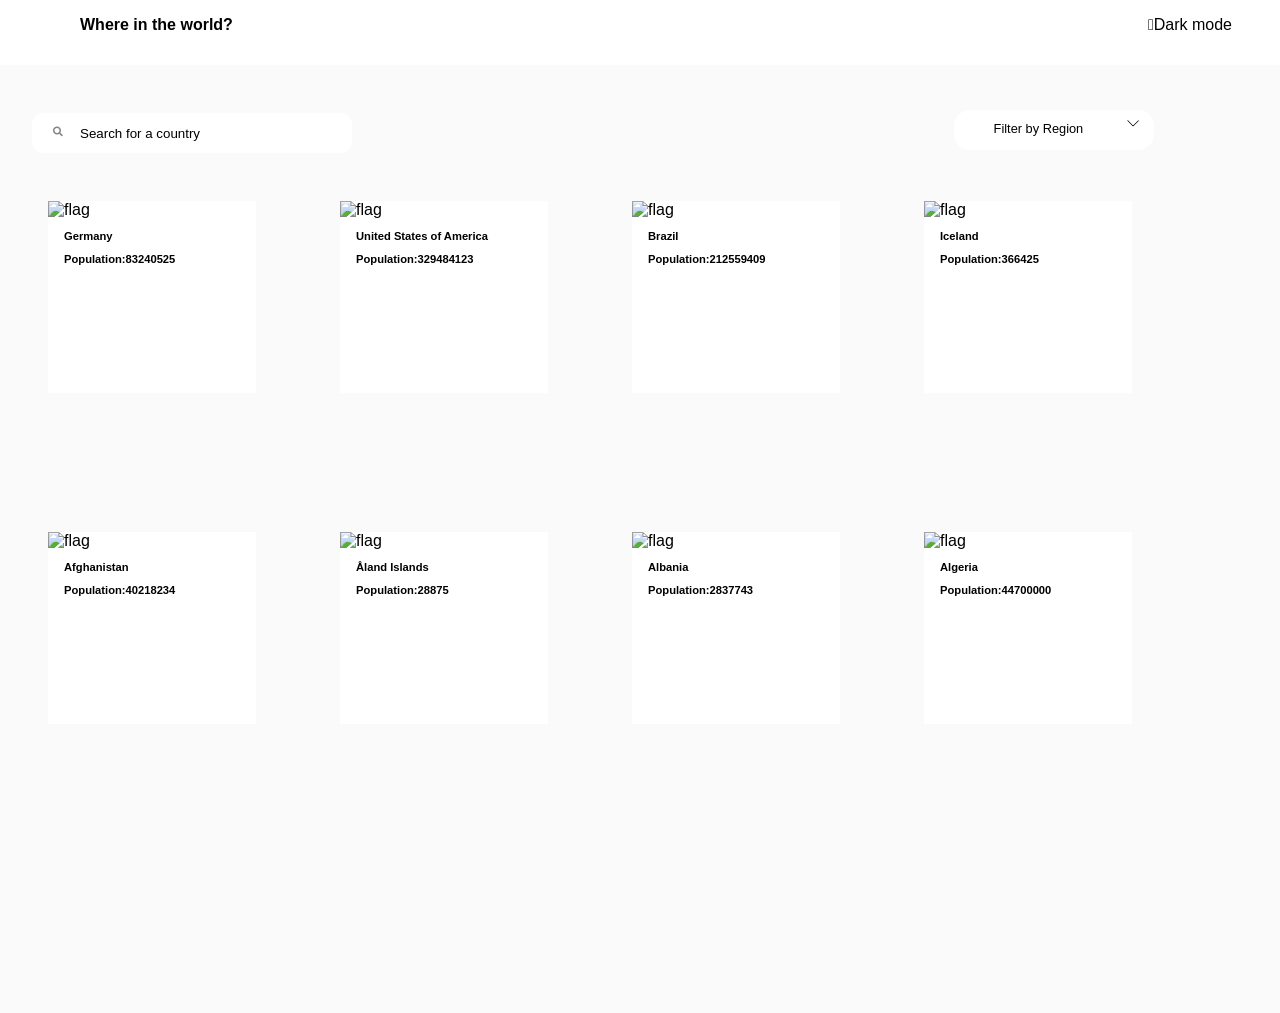
==== index.html @ 734f865b "first commit" ====
<!DOCTYPE html>
<html lang="en">
<head>
    <meta charset="UTF-8">
    <meta http-equiv="X-UA-Compatible" content="IE=edge">
    <meta name="viewport" content="width=device-width, initial-scale=1.0">
    <title>REST COUNTRIES API</title>
    <link rel="stylesheet" href="https://fonts.google.com/specimen/Nunito+Sans">
    <link rel="stylesheet" href="https://cdnjs.cloudflare.com/ajax/libs/font-awesome/5.14.0/css/all.css">
    <link rel="stylesheet" href="styles.css">
</head>
<body>
    <div class="app">
<nav class="nav ">
    <p class="nav__title">Where in the world?</p>
    <p class="nav__mode"><i class="fa-regular fa-moon"></i>Dark mode</p>
</nav>
    <main class="hero">
        
<div class="hero__input">
    <i class="fa fa-search" aria-hidden="true"></i>
    <input type="search" class="hero__input__search " value="Search for a country">

<ul class="hero__input__dropdown">
   <p class="hero__input__dropdown__text"> Filter by Region</p>
     <svg fill="#000000" version="1.1" id="Layer_1" xmlns="http://www.w3.org/2000/svg" xmlns:xlink="http://www.w3.org/1999/xlink" 
    width="18" height="18" viewBox="0 0 100 100" enable-background="new 0 0 100 100" xml:space="preserve">
<g>
   <path d="M78.466,35.559L50.15,63.633L22.078,35.317c-0.777-0.785-2.044-0.789-2.828-0.012s-0.789,2.044-0.012,2.827L48.432,67.58
       c0.365,0.368,0.835,0.563,1.312,0.589c0.139,0.008,0.278-0.001,0.415-0.021c0.054,0.008,0.106,0.021,0.16,0.022
       c0.544,0.029,1.099-0.162,1.515-0.576l29.447-29.196c0.785-0.777,0.79-2.043,0.012-2.828S79.249,34.781,78.466,35.559z"/>
</g>
</svg>
<div class="hero__input__dropdown__menu">
<li class="hero__input__dropdown__menu__item">Africa</li>
<li class="hero__input__dropdown__menu__item">America</li>
<li class="hero__input__dropdown__menu__item">Asia</li>
<li class="hero__input__dropdown__menu__item">Europe</li>
<li class="hero__input__dropdown__menu__item">Oceania</li>
</div>
</ul>

</div>
<div class="hero__section">
 
</div>
    </main>

    </div>
    
</body>
<script src="app.js"></script>
</html>
---- styles.css ----
body, html {
  padding: 0;
  margin: 0;
  box-sizing: border-box;
  font-family: Nunito, sans-serif;
}

.app {
  margin: 0;
  outline: 0;
  background-color: hsl(0deg, 0%, 98%);
}
.app--dark {
  background-color: #2B4143;
}

.nav {
  display: flex;
  justify-content: space-between;
  margin: 0;
  height: 4rem;
  background-color: hsl(0deg, 0%, 100%);
  border-bottom: 1px solid hsl(0deg, 0%, 100%);
  position: relative;
  padding-left: 5rem;
  padding-right: 3rem;
}
.nav--dark {
  background-color: #2B3743;
  border: none;
  color: hsl(0deg, 0%, 100%);
}
.nav__title {
  min-width: 70%;
  flex-grow: 1;
  margin-top: 1rem;
  font-weight: 900;
}
.nav__mode {
  margin-top: 1rem;
  font-weight: 400;
  cursor: pointer;
}

.fa-search {
  color: hsl(0deg, 0%, 52%);
  position: absolute;
  top: 0.9rem;
  font-size: 0.6rem;
  left: 1.3rem;
}

.fa-moon {
  margin-left: -4rem;
  cursor: pointer;
}

.hero {
  min-height: 100vh;
  width: 100%;
}
.hero__input {
  width: 90%;
  margin: 3rem -14rem 0 2rem;
  position: relative;
}
.hero__input--dark {
  background-color: #2B3743;
}
.hero__input__search {
  padding: 0 3rem;
  width: 20rem;
  height: 2.5rem;
  border: none;
  font-weight: 400;
  border-radius: 0.7rem;
}
.hero__input__search--dark {
  background-color: #2B3743;
  color: hsl(0deg, 0%, 100%);
}
.hero__input__dropdown {
  top: -3rem;
  cursor: pointer;
  border: none;
  border-radius: 1rem;
  background-color: hsl(0deg, 0%, 100%);
  height: 2.5rem;
  position: absolute;
  font-weight: 400;
  font-size: 0.8rem;
  line-height: 2.3rem;
  list-style: none;
  width: 10rem;
  left: 80%;
  top: -1rem;
  vertical-align: 10px;
}
.hero__input__dropdown__text {
  position: absolute;
  top: -0.7rem;
  border: none;
  width: 60%;
}
.hero__input__dropdown__menu {
  width: 94%;
  position: absolute;
  left: 0;
  height: 4rem;
  background-color: hsl(0deg, 0%, 100%);
  z-index: 100;
  padding-bottom: 4rem;
  top: 3rem;
  display: none;
}
.hero__input__dropdown__menu__item {
  margin-bottom: -1rem;
  font-size: 0.8rem;
  padding: -10rem;
  z-index: 1;
  cursor: pointer;
  padding-left: 1rem;
}
.hero__input__dropdown__menu--dark {
  background-color: #2B3743;
  color: hsl(0deg, 0%, 100%);
}
.hero__input__dropdown__menu--display {
  display: block;
}
.hero__input__dropdown--dark {
  background-color: #2B3743;
  color: hsl(0deg, 0%, 100%);
}
.hero__section {
  display: grid;
  grid-template-columns: auto auto auto auto;
  width: 90%;
  min-height: 70vh;
  row-gap: 2rem;
  margin: 3rem 0 0 3rem;
  -moz-column-gap: 1rem;
       column-gap: 1rem;
}
.hero__section__card {
  width: 13rem;
  height: 12rem;
  border: none;
  background-color: hsl(0deg, 0%, 100%);
}
.hero__section__card--dark {
  background-color: #2B3743;
  color: hsl(0deg, 0%, 100%);
}
.hero__section__card__country {
  font-size: 0.7rem;
  font-weight: 900;
}
.hero__section__card__population, .hero__section__card__country {
  margin-left: 1rem;
}
.hero__section__card__population {
  font-size: 0.5rem;
}
.hero__section__card__population__span {
  font-size: 0.7rem;
  font-weight: 600;
}
.hero__section--dark {
  background-color: #2B3743;
  color: hsl(0deg, 0%, 100%);
}

ul svg {
  margin-top: -2rem;
  margin-left: 130px;
  cursor: pointer;
  transition: 1s;
}

img {
  width: 100%;
  height: 7rem;
  -o-object-fit: cover;
     object-fit: cover;
}/*# sourceMappingURL=styles.css.map */
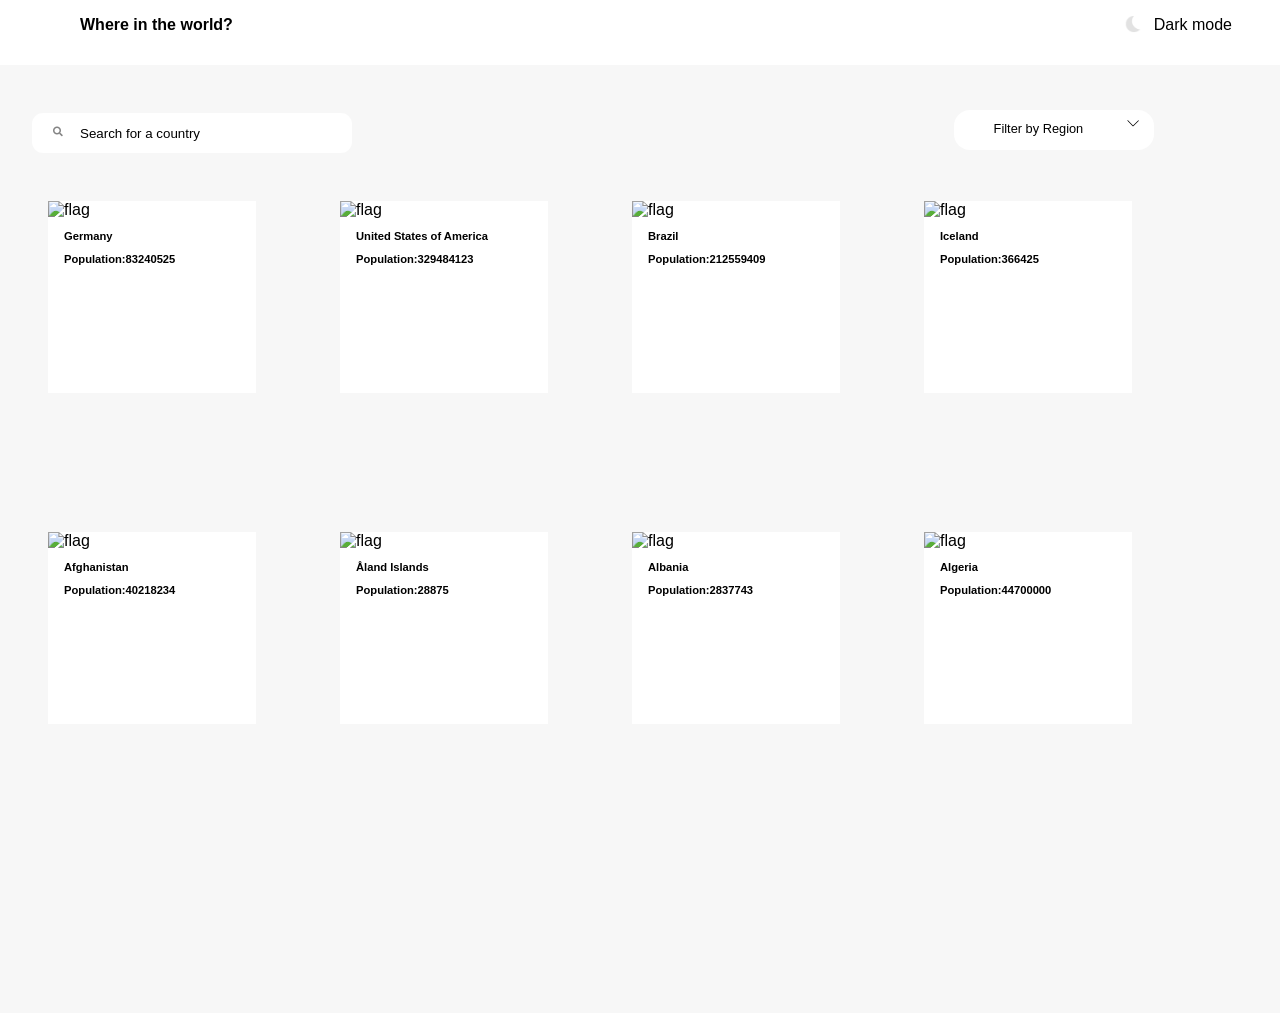
==== commit d6b62dab: "completed responsiveness" ====
--- a/index.html
+++ b/index.html
@@ -13,7 +13,9 @@
     <div class="app">
 <nav class="nav ">
     <p class="nav__title">Where in the world?</p>
-    <p class="nav__mode"><i class="fa-regular fa-moon"></i>Dark mode</p>
+    <img class="nav__img" src="/images/night-mode.png" alt="">
+    <p class="nav__mode">
+   Dark mode</p>
 </nav>
     <main class="hero">
         
--- a/styles.css
+++ b/styles.css
@@ -8,7 +8,7 @@
 .app {
   margin: 0;
   outline: 0;
-  background-color: hsl(0deg, 0%, 98%);
+  background-color: hsl(0deg, 0%, 97%);
 }
 .app--dark {
   background-color: #2B4143;
@@ -30,6 +30,11 @@
   border: none;
   color: hsl(0deg, 0%, 100%);
 }
+.nav__img {
+  width: 1.6rem;
+  height: 1.6rem;
+  margin: 0.7rem 0.5rem 0 0;
+}
 .nav__title {
   min-width: 70%;
   flex-grow: 1;
@@ -41,6 +46,10 @@
   font-weight: 400;
   cursor: pointer;
 }
+.nav__mode:hover {
+  transform: scale(1.1);
+  border: none;
+}
 
 .fa-search {
   color: hsl(0deg, 0%, 52%);
@@ -48,11 +57,6 @@
   top: 0.9rem;
   font-size: 0.6rem;
   left: 1.3rem;
-}
-
-.fa-moon {
-  margin-left: -4rem;
-  cursor: pointer;
 }
 
 .hero {
@@ -94,7 +98,6 @@
   width: 10rem;
   left: 80%;
   top: -1rem;
-  vertical-align: 10px;
 }
 .hero__input__dropdown__text {
   position: absolute;
@@ -183,4 +186,103 @@
   height: 7rem;
   -o-object-fit: cover;
      object-fit: cover;
+}
+
+@media screen and (max-width: 600px) {
+  .app {
+    min-width: 375px;
+  }
+  .nav {
+    min-width: 17rem;
+    padding-left: 0;
+    padding-right: 0;
+    min-height: 6rem;
+  }
+  .nav__title {
+    width: 30%;
+    margin-left: 1rem;
+    margin-top: 2rem;
+  }
+  .nav__mode {
+    margin-top: 2.2rem;
+    padding-right: 0.7rem;
+  }
+  .nav__img {
+    width: 1.6rem;
+    height: 1.6rem;
+    margin: 1.8rem 0rem 0 -4rem;
+  }
+  .hero__input {
+    margin: 3rem -14rem 0 2rem;
+    position: relative;
+  }
+  .hero__input__search {
+    padding: 0 6rem;
+    min-width: 21rem;
+    min-height: 4rem;
+    margin-left: -1rem;
+  }
+  .hero__input__dropdown {
+    min-height: 3.5rem;
+    min-width: 9rem;
+    left: -1rem;
+    top: 6rem;
+  }
+  .hero__input__dropdown__text {
+    top: 0rem;
+    width: 60%;
+  }
+  .hero__input__dropdown__menu {
+    width: 100%;
+    height: 5rem;
+    padding-bottom: 4rem;
+    top: 3.7rem;
+    border-radius: 1rem;
+    line-height: 2.7rem;
+  }
+  .hero__input__dropdown__menu__item {
+    padding-left: 2.4rem;
+  }
+  .hero__section {
+    display: flex;
+    flex-direction: column;
+    width: 80%;
+    margin: 7rem 0 0 3rem;
+  }
+  .hero__section__card {
+    min-width: 16rem;
+    min-height: 20rem;
+    border: none;
+    background-color: hsl(0deg, 0%, 100%);
+  }
+  .hero__section__card__country {
+    font-size: 1rem;
+    font-weight: 900;
+  }
+  .hero__section__card--dark {
+    background-color: #2B3743;
+    color: hsl(0deg, 0%, 100%);
+  }
+  .hero__section__card:last-child {
+    margin-bottom: 2rem;
+  }
+  .hero__section--dark {
+    background-color: #2B3743;
+    color: hsl(0deg, 0%, 100%);
+  }
+  img {
+    width: 100%;
+    height: 10rem;
+    -o-object-fit: cover;
+       object-fit: cover;
+  }
+  .fa-search {
+    color: hsl(0deg, 0%, 52%);
+    top: 1.6rem;
+    font-size: 1rem;
+  }
+  ul svg {
+    margin-top: 1.3rem;
+    margin-left: 7.4rem;
+  }
 }/*# sourceMappingURL=styles.css.map */
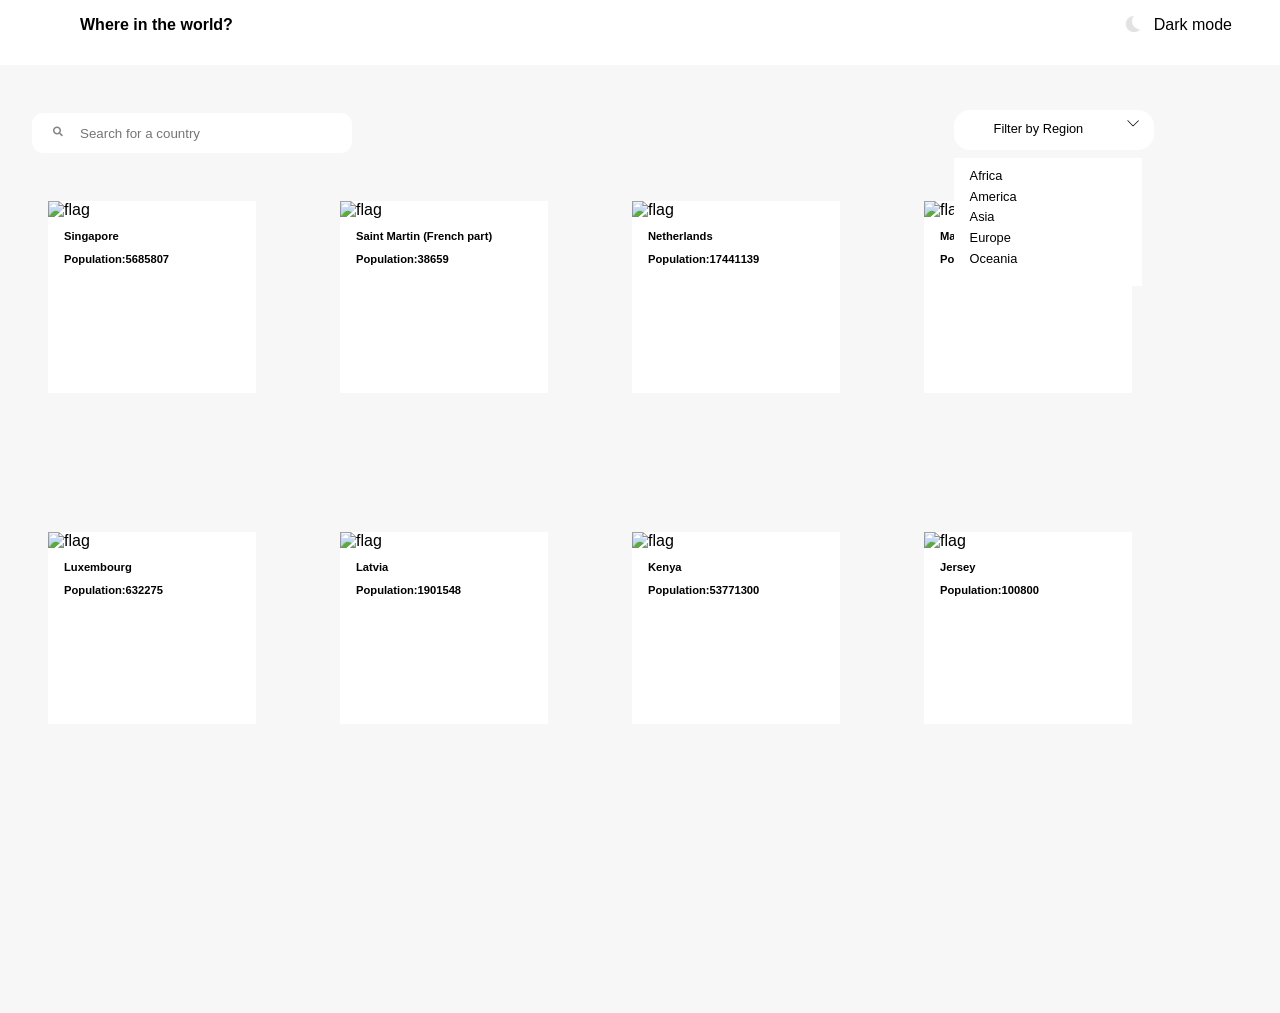
==== commit 800e09a3: "fourth commit" ====
--- a/index.html
+++ b/index.html
@@ -21,7 +21,8 @@
         
 <div class="hero__input">
     <i class="fa fa-search" aria-hidden="true"></i>
-    <input type="search" class="hero__input__search " value="Search for a country">
+    <input type="search" class="hero__input__search " placeholder="Search for a country" value="">
+
 
 <ul class="hero__input__dropdown">
    <p class="hero__input__dropdown__text"> Filter by Region</p>
@@ -33,7 +34,7 @@
        c0.544,0.029,1.099-0.162,1.515-0.576l29.447-29.196c0.785-0.777,0.79-2.043,0.012-2.828S79.249,34.781,78.466,35.559z"/>
 </g>
 </svg>
-<div class="hero__input__dropdown__menu">
+<div class="hero__input__dropdown__menu ">
 <li class="hero__input__dropdown__menu__item">Africa</li>
 <li class="hero__input__dropdown__menu__item">America</li>
 <li class="hero__input__dropdown__menu__item">Asia</li>
@@ -47,7 +48,45 @@
  
 </div>
     </main>
-
+<section class="hero2  display  ">
+    <button class="hero2__button">
+        <img src="/images/arrow.png" alt="" class="hero2__button__image">
+        Back
+    </button>
+    <div class="hero2__card">
+        <img src="/design/desktop-design-home-dark.jpg" alt="" class="hero2__card__img">
+        <div class="hero2__card__details">
+            <p class="hero2__card__details__header hero2__card__details__header--dark">
+                Belgium
+            </p>
+            <div class="hero2__card__details__container hero2__card__details__container--dark">
+                
+               <div class="hero2__card__details__container--1">
+                <h3 class="hero2__card__details__container--1__text hero2__card__details__container--1__text--dark"></h3>
+                <h3 class="hero2__card__details__container--1__text hero2__card__details__container--1__text--dark"></h3>
+                <h3 class="hero2__card__details__container--1__text hero2__card__details__container--1__text--dark"></h3>
+                <h3 class="hero2__card__details__container--1__text hero2__card__details__container--1__text--dark"></h3>
+                <h3 class="hero2__card__details__container--1__text hero2__card__details__container--1__text--dark"></h3>
+            
+               </div>
+  
+        <div class="hero2__card__details__container--2">
+            <h3 class="hero2__card__details__container--2__text hero2__card__details__container--2__text--dark"></h3>
+            <h3 class="hero2__card__details__container--2__text hero2__card__details__container--2__text--dark"></h3>
+            <h3 class="hero2__card__details__container--2__text hero2__card__details__container--2__text--dark"></h3>
+        </div>
+            </div>
+            <div class="hero2__card__details__border">
+                Border Countries
+                <ul class="hero2__card__details__border__list">
+                    <li class="hero2__card__details__border__list__item">ab</li>
+                    <li class="hero2__card__details__border__list__item">g</li>
+                    <li class="hero2__card__details__border__list__item">go</li>
+                </ul>
+            </div>
+        </div>
+    </div>
+</section>
     </div>
     
 </body>
--- a/styles.css
+++ b/styles.css
@@ -8,6 +8,7 @@
 .app {
   margin: 0;
   outline: 0;
+  min-height: 100vh;
   background-color: hsl(0deg, 0%, 97%);
 }
 .app--dark {
@@ -57,6 +58,7 @@
   top: 0.9rem;
   font-size: 0.6rem;
   left: 1.3rem;
+  cursor: pointer;
 }
 
 .hero {
@@ -114,7 +116,6 @@
   z-index: 100;
   padding-bottom: 4rem;
   top: 3rem;
-  display: none;
 }
 .hero__input__dropdown__menu__item {
   margin-bottom: -1rem;
@@ -129,7 +130,7 @@
   color: hsl(0deg, 0%, 100%);
 }
 .hero__input__dropdown__menu--display {
-  display: block;
+  display: none;
 }
 .hero__input__dropdown--dark {
   background-color: #2B3743;
@@ -150,6 +151,7 @@
   height: 12rem;
   border: none;
   background-color: hsl(0deg, 0%, 100%);
+  cursor: pointer;
 }
 .hero__section__card--dark {
   background-color: #2B3743;
@@ -169,9 +171,105 @@
   font-size: 0.7rem;
   font-weight: 600;
 }
+.hero__section__card:hover {
+  transform: translateY(-2rem);
+  transition: 2s;
+}
 .hero__section--dark {
   background-color: #2B3743;
   color: hsl(0deg, 0%, 100%);
+}
+
+.hero2 {
+  min-height: 100vh;
+  width: 100%;
+  position: absolute;
+}
+.hero2--dark {
+  color: hsl(0deg, 0%, 100%);
+}
+.hero2__button {
+  width: 6rem;
+  margin-left: 2rem;
+  margin-top: 4rem;
+  cursor: pointer;
+  position: relative;
+  background-color: hsl(0deg, 0%, 100%);
+  border: none;
+  height: 3rem;
+  border-radius: 1rem;
+  padding-left: 3rem;
+  z-index: 1;
+}
+.hero2__button--dark {
+  color: hsl(0deg, 0%, 100%);
+  background-color: #2B3743;
+}
+.hero2__button__image {
+  height: 2rem;
+  width: 2rem;
+  margin-top: 1rem;
+  position: absolute;
+  left: 0.6rem;
+  top: -0.6rem;
+}
+.hero2__button__image--dark {
+  filter: invert(100%);
+}
+.hero2__card {
+  display: flex;
+  justify-content: space-around;
+  height: 20rem;
+  margin-left: 2rem;
+  margin-top: 4rem;
+  gap: 2rem;
+}
+.hero2__card__img {
+  width: 40%;
+  height: 20rem;
+}
+.hero2__card__details {
+  margin-top: -1rem;
+  width: 70%;
+}
+.hero2__card__details__header {
+  font-size: 2rem;
+  font-weight: 900;
+}
+.hero2__card__details__container {
+  display: flex;
+  gap: 4rem;
+  width: 50rem;
+}
+.hero2__card__details__container--1 {
+  line-height: 1rem;
+  width: 20rem;
+}
+.hero2__card__details__container--1__text {
+  font-weight: 600;
+}
+.hero2__card__details__container--1__text__span {
+  font-weight: 200;
+}
+.hero2__card__details__container--2 {
+  line-height: 1rem;
+  margin-top: -1.6rem;
+}
+.hero2__card__details__container--2__text {
+  font-weight: 600;
+}
+.hero2__card__details__container--2__text__span {
+  font-weight: 200;
+}
+.hero2__card__details__border {
+  display: grid;
+  grid-template-columns: auto auto;
+}
+.hero2__card__details__border__list {
+  display: flex;
+  list-style-type: none;
+  justify-content: space-between;
+  margin-top: 0;
 }
 
 ul svg {
@@ -179,6 +277,11 @@
   margin-left: 130px;
   cursor: pointer;
   transition: 1s;
+}
+
+.display {
+  display: none;
+  transform: translateX(-600px);
 }
 
 img {
@@ -285,4 +388,24 @@
     margin-top: 1.3rem;
     margin-left: 7.4rem;
   }
+  .hero2__button {
+    margin-top: 1rem;
+    height: 2.7rem;
+  }
+  .hero2__card {
+    margin-top: 10rem;
+    flex-direction: column;
+  }
+  .hero2__card__img {
+    min-width: 90%;
+    height: 40rem;
+  }
+  .hero2__card__details {
+    min-height: 50vh;
+  }
+  .hero2__card__details__container {
+    flex-direction: column;
+    gap: 3rem;
+    min-width: 20rem;
+  }
 }/*# sourceMappingURL=styles.css.map */
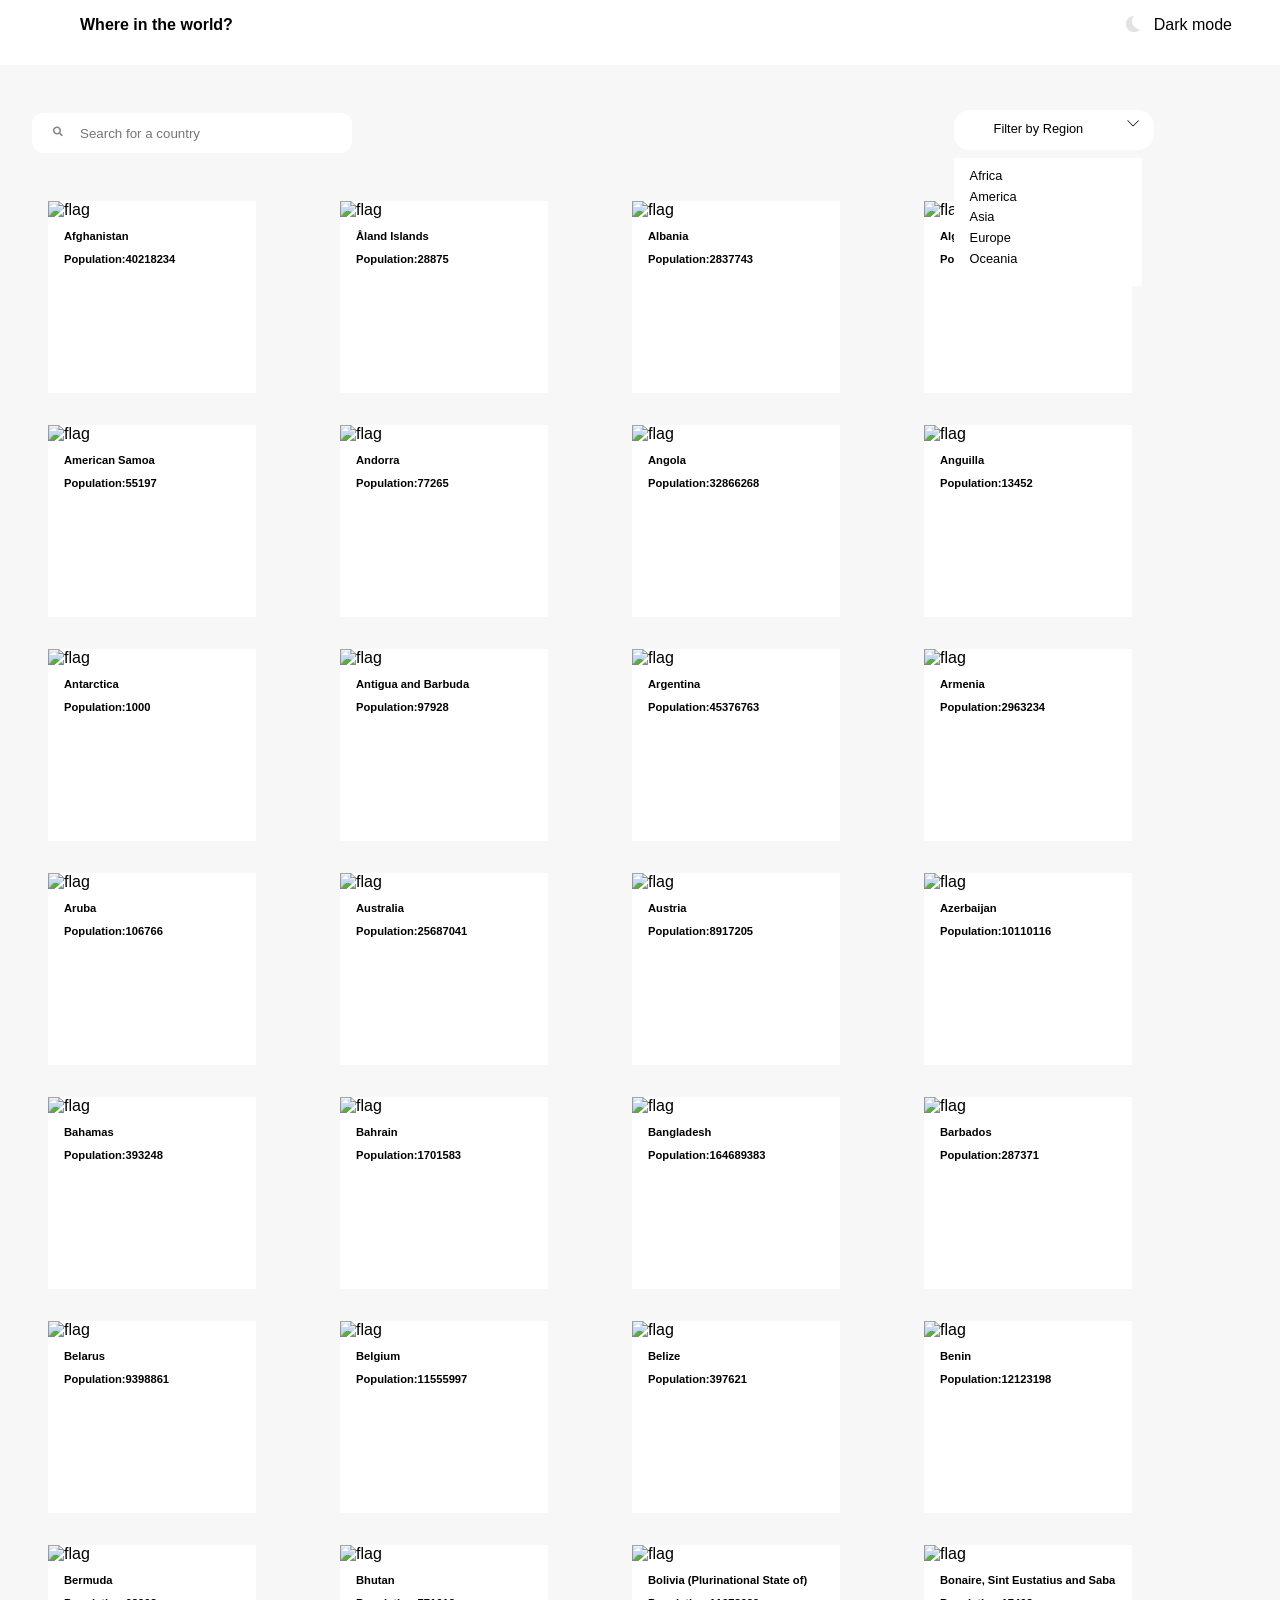
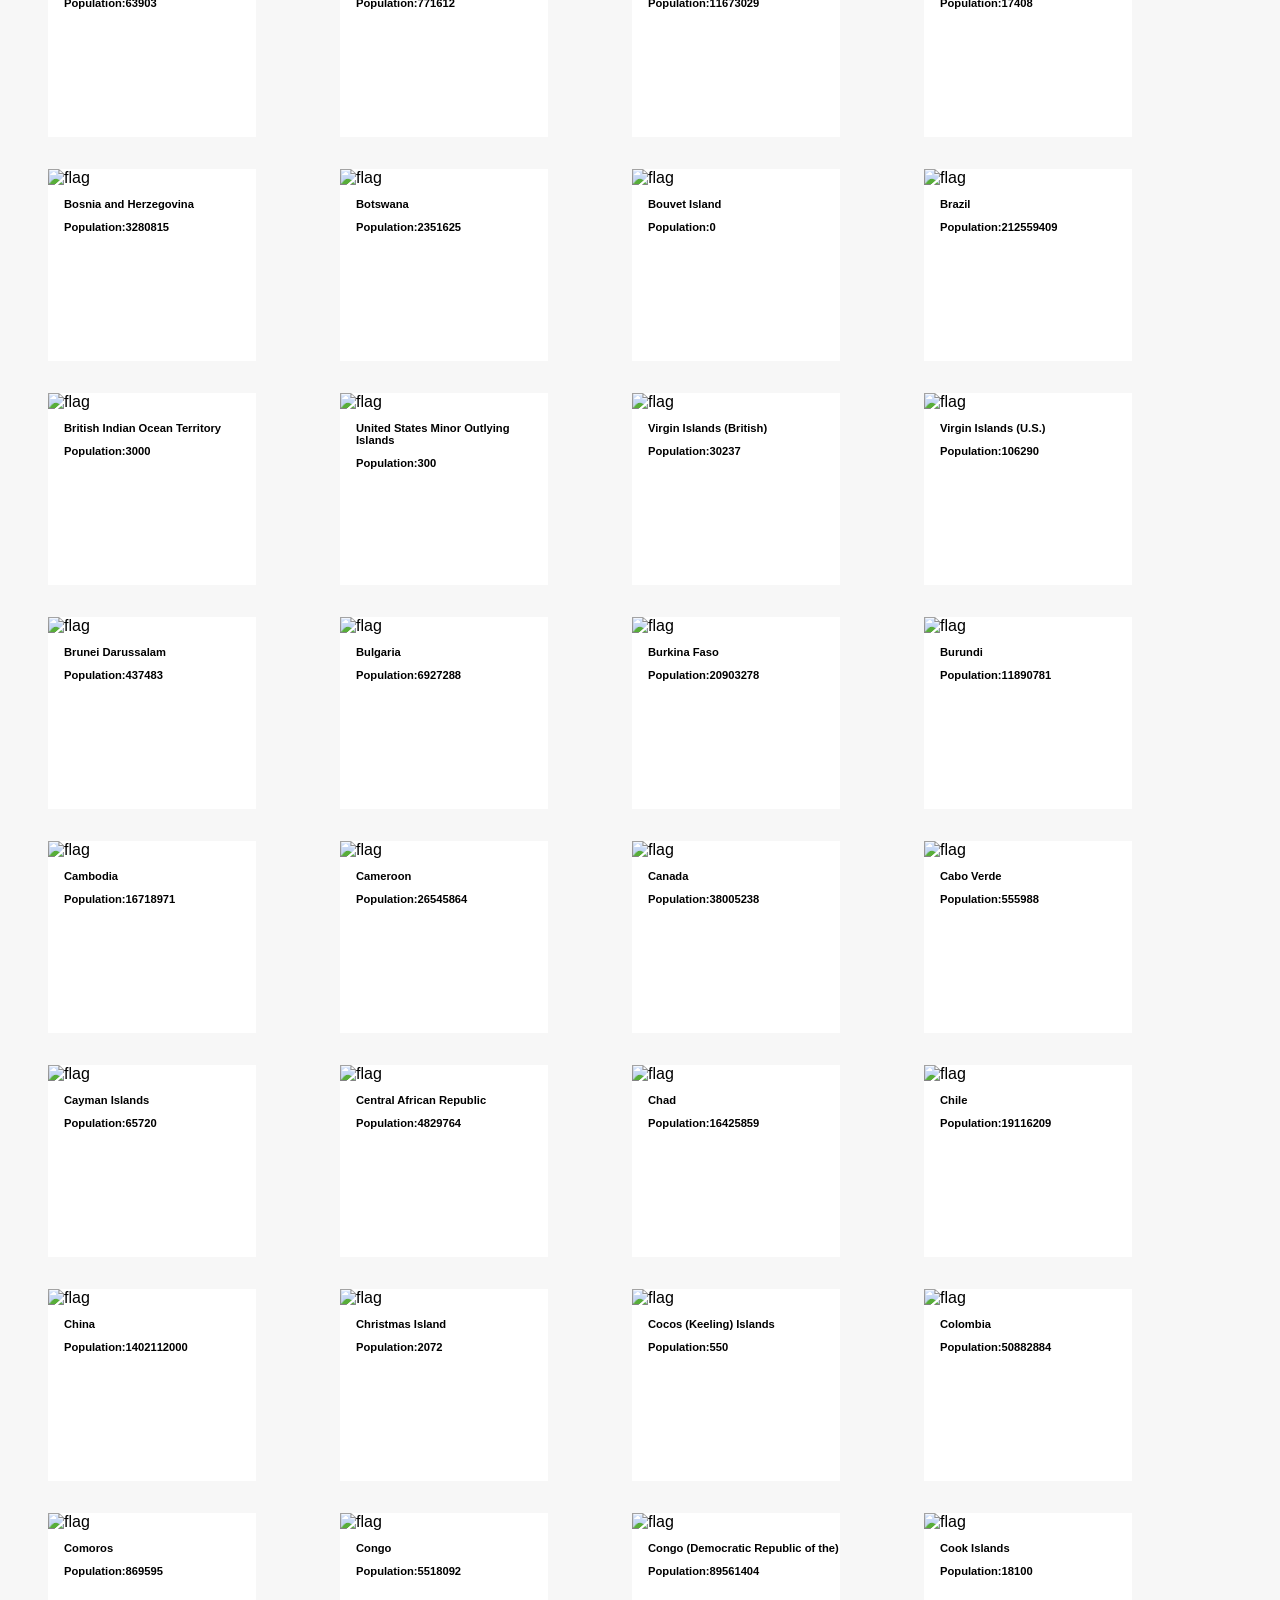
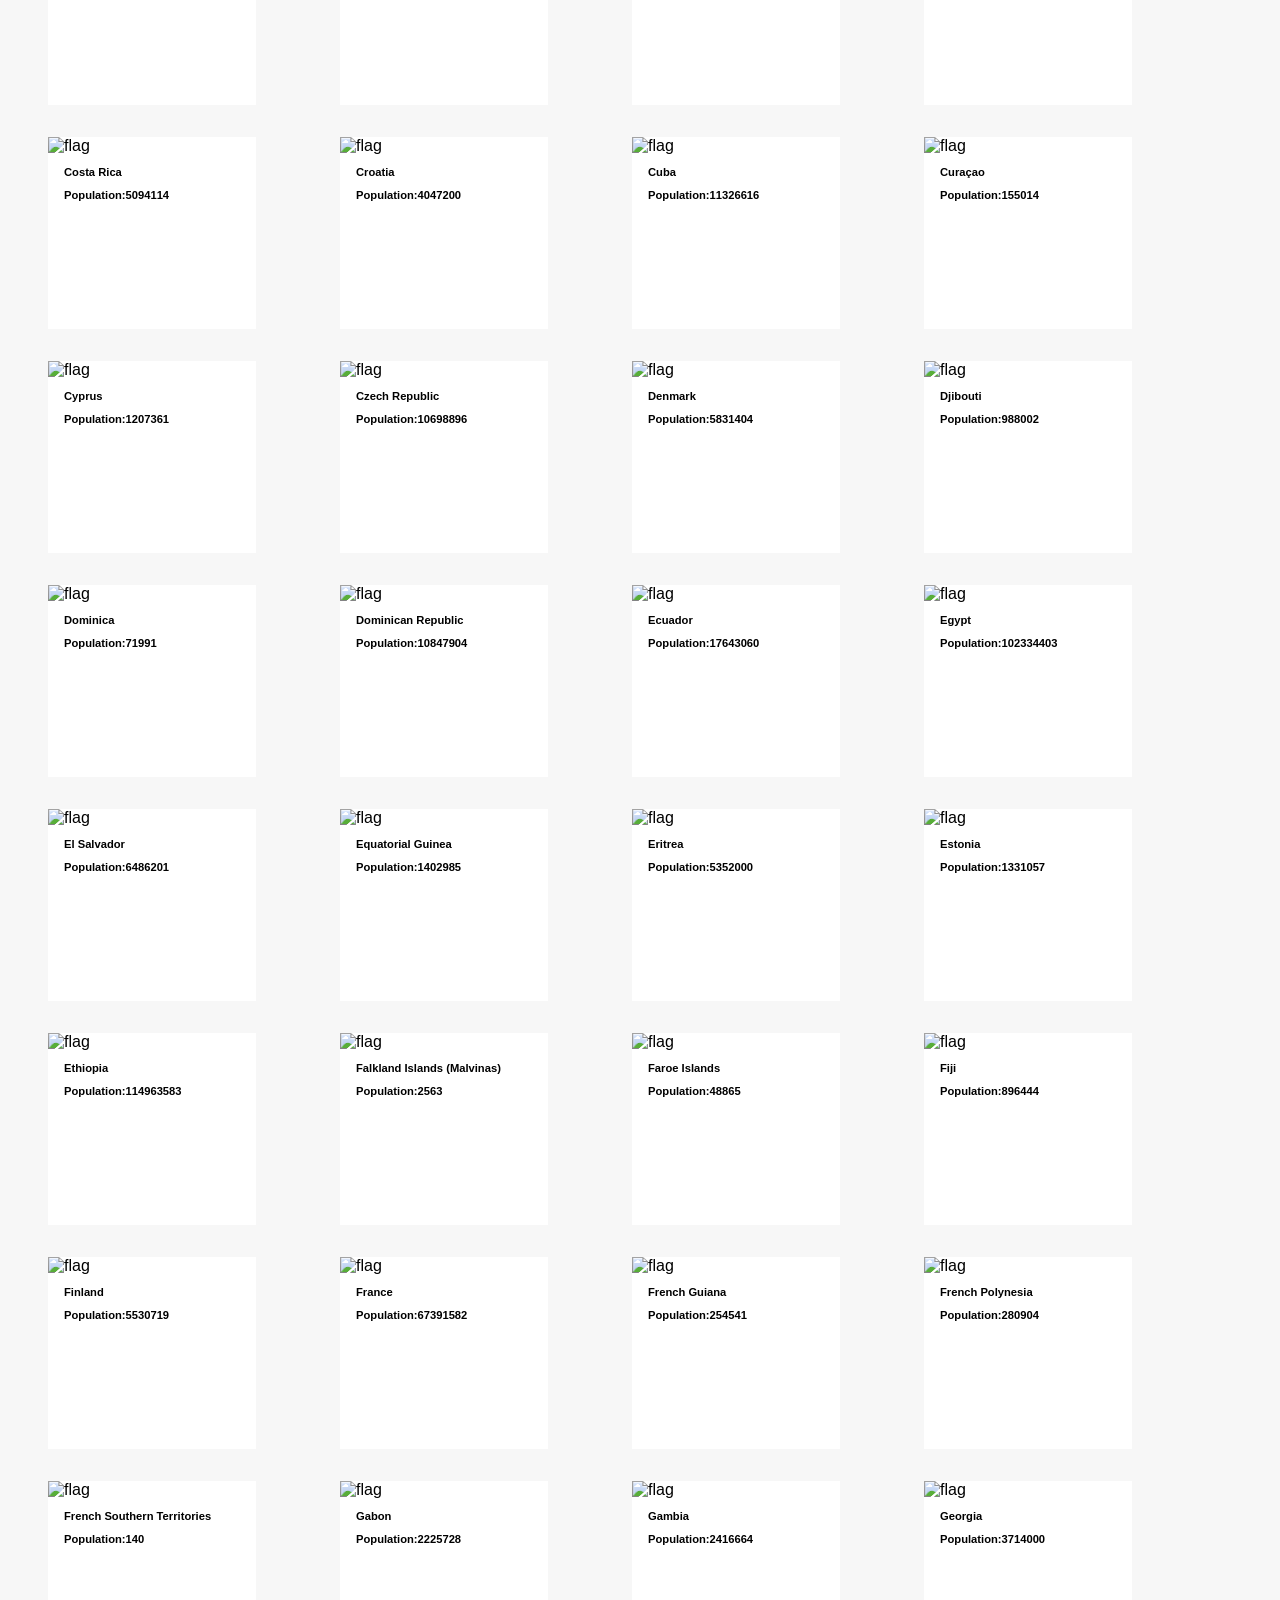
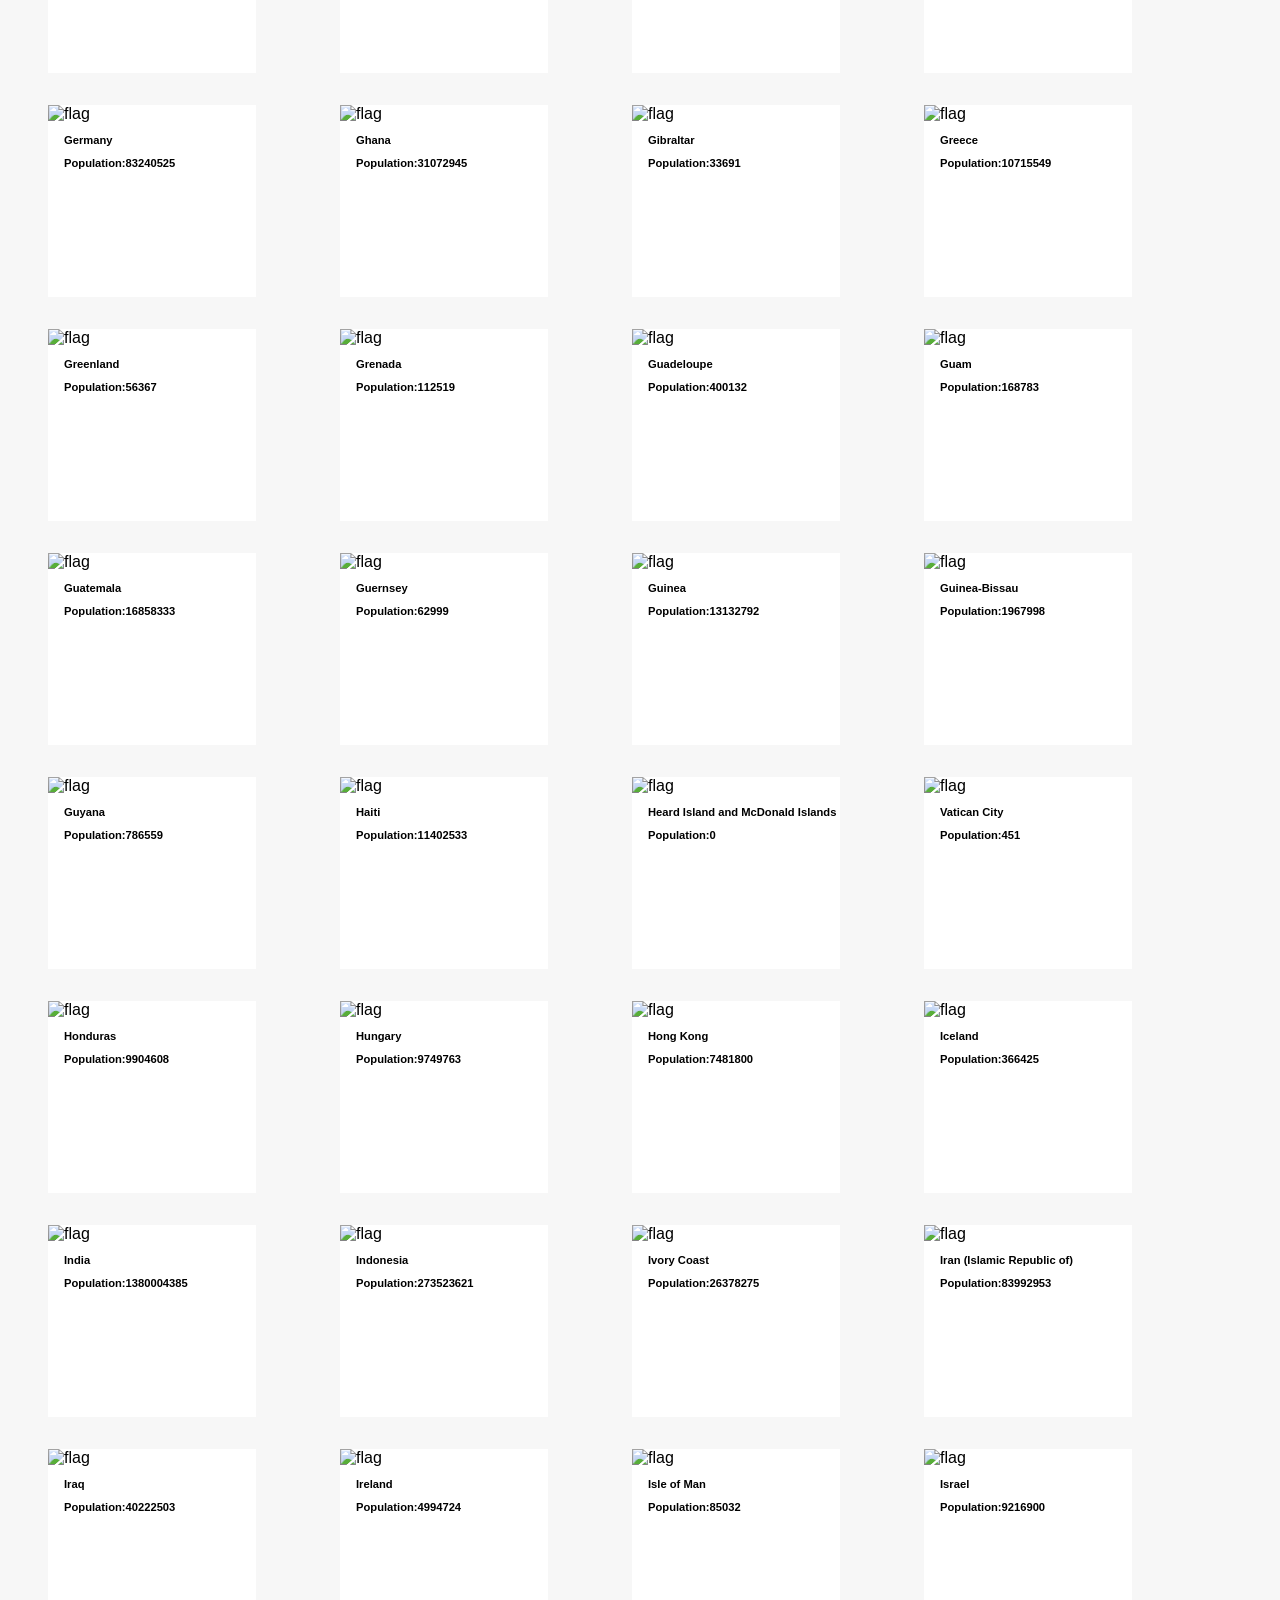
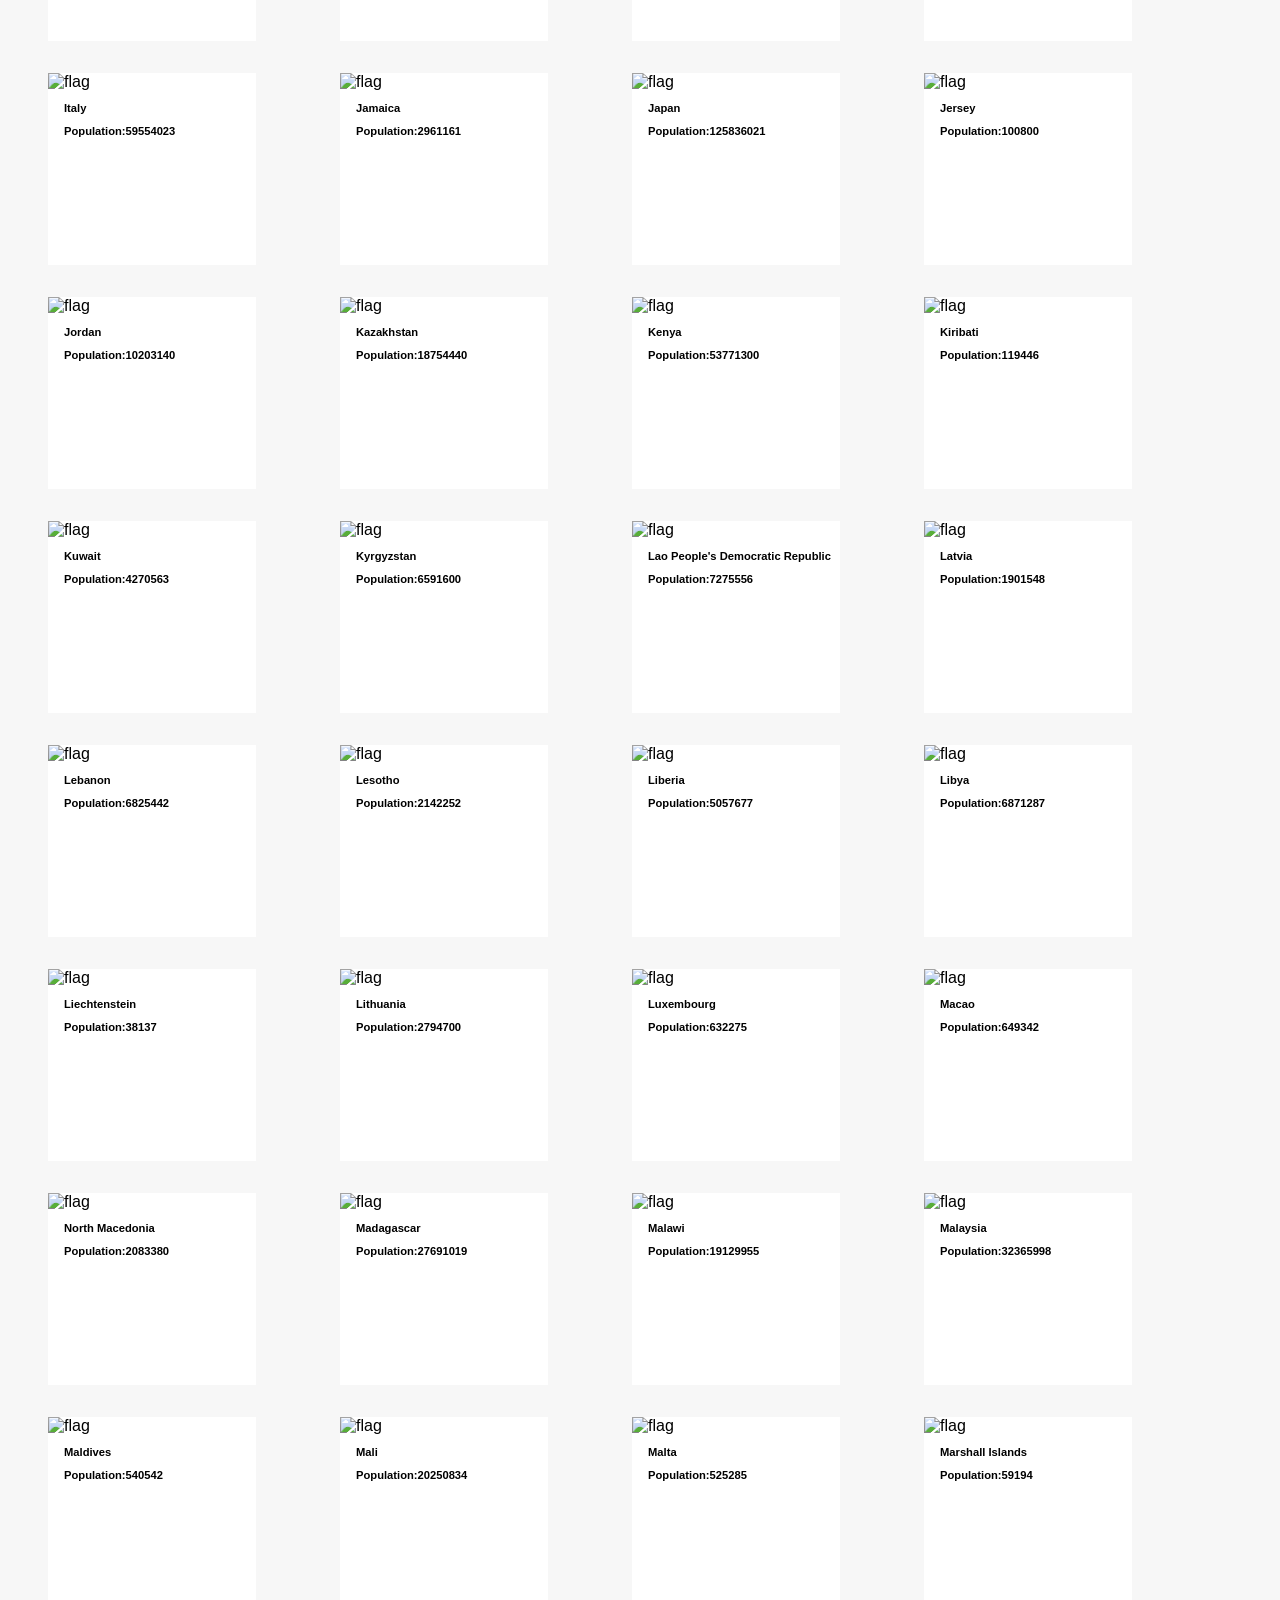
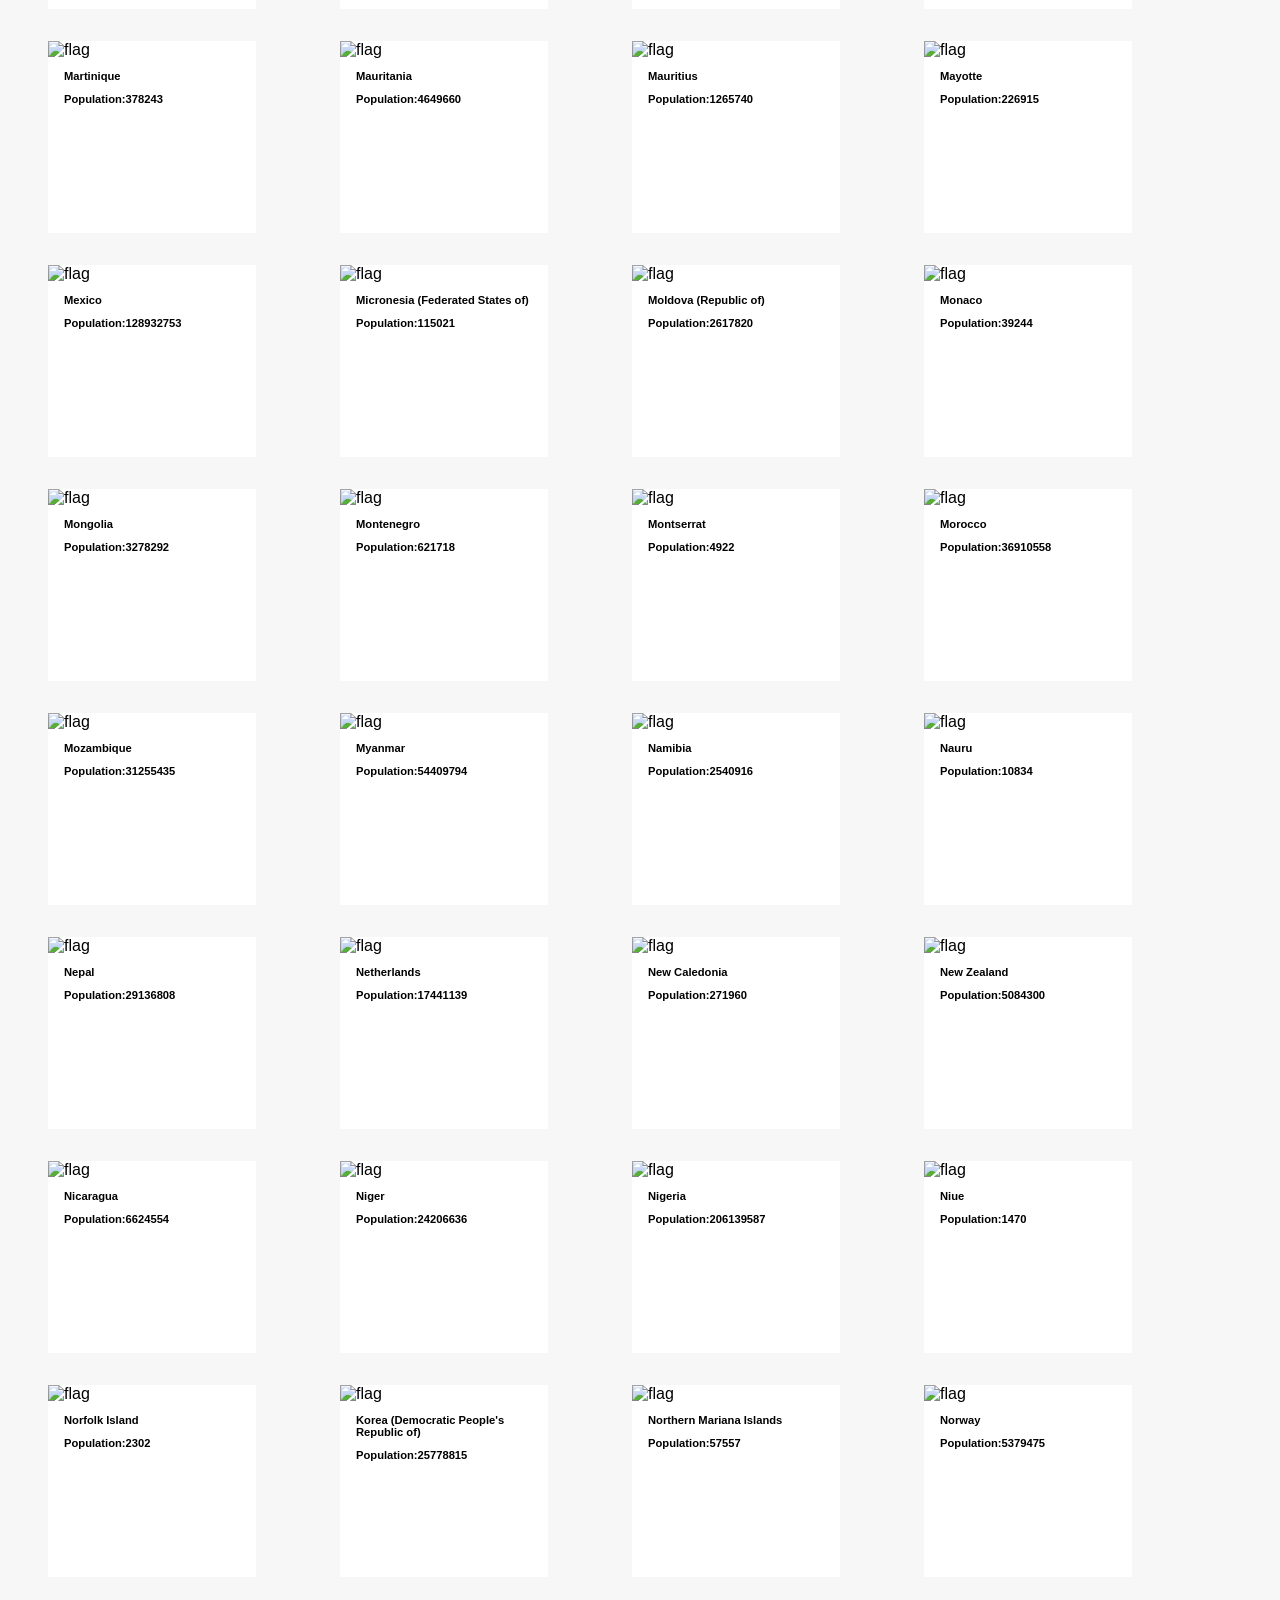
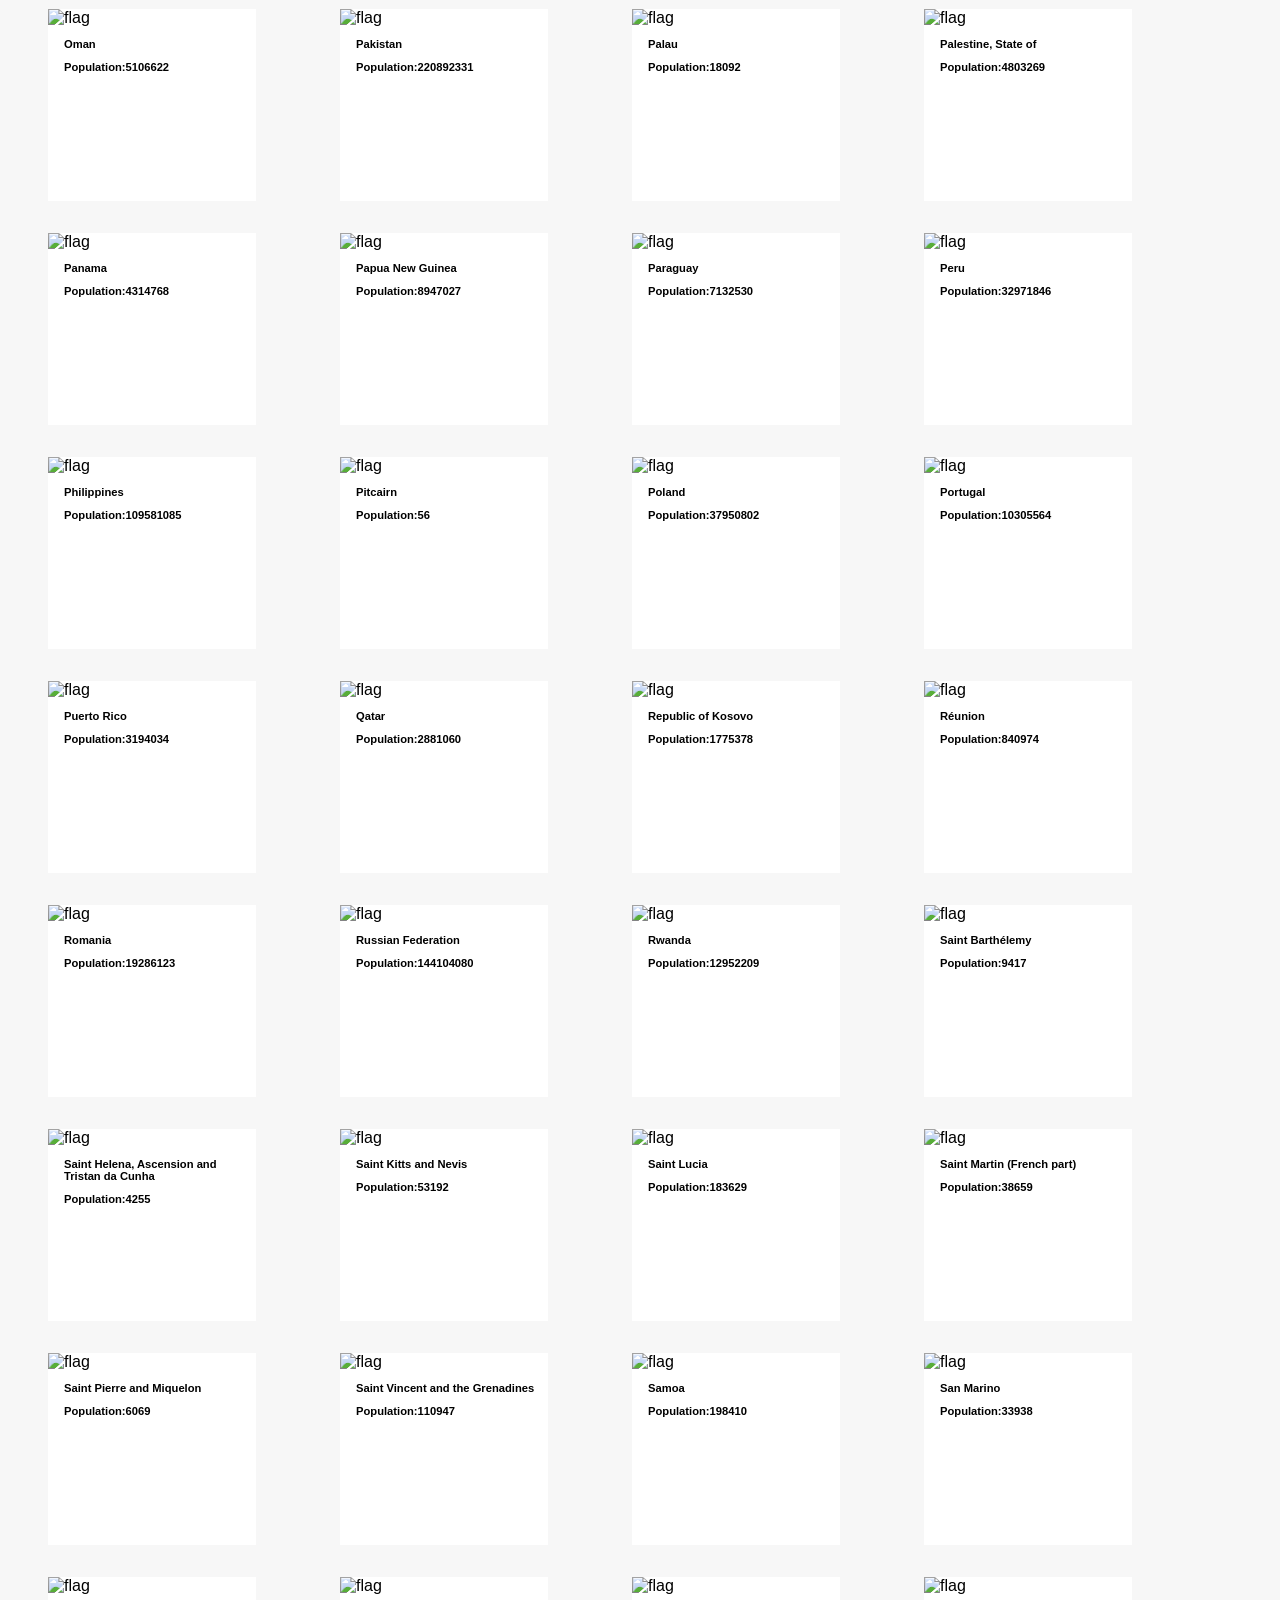
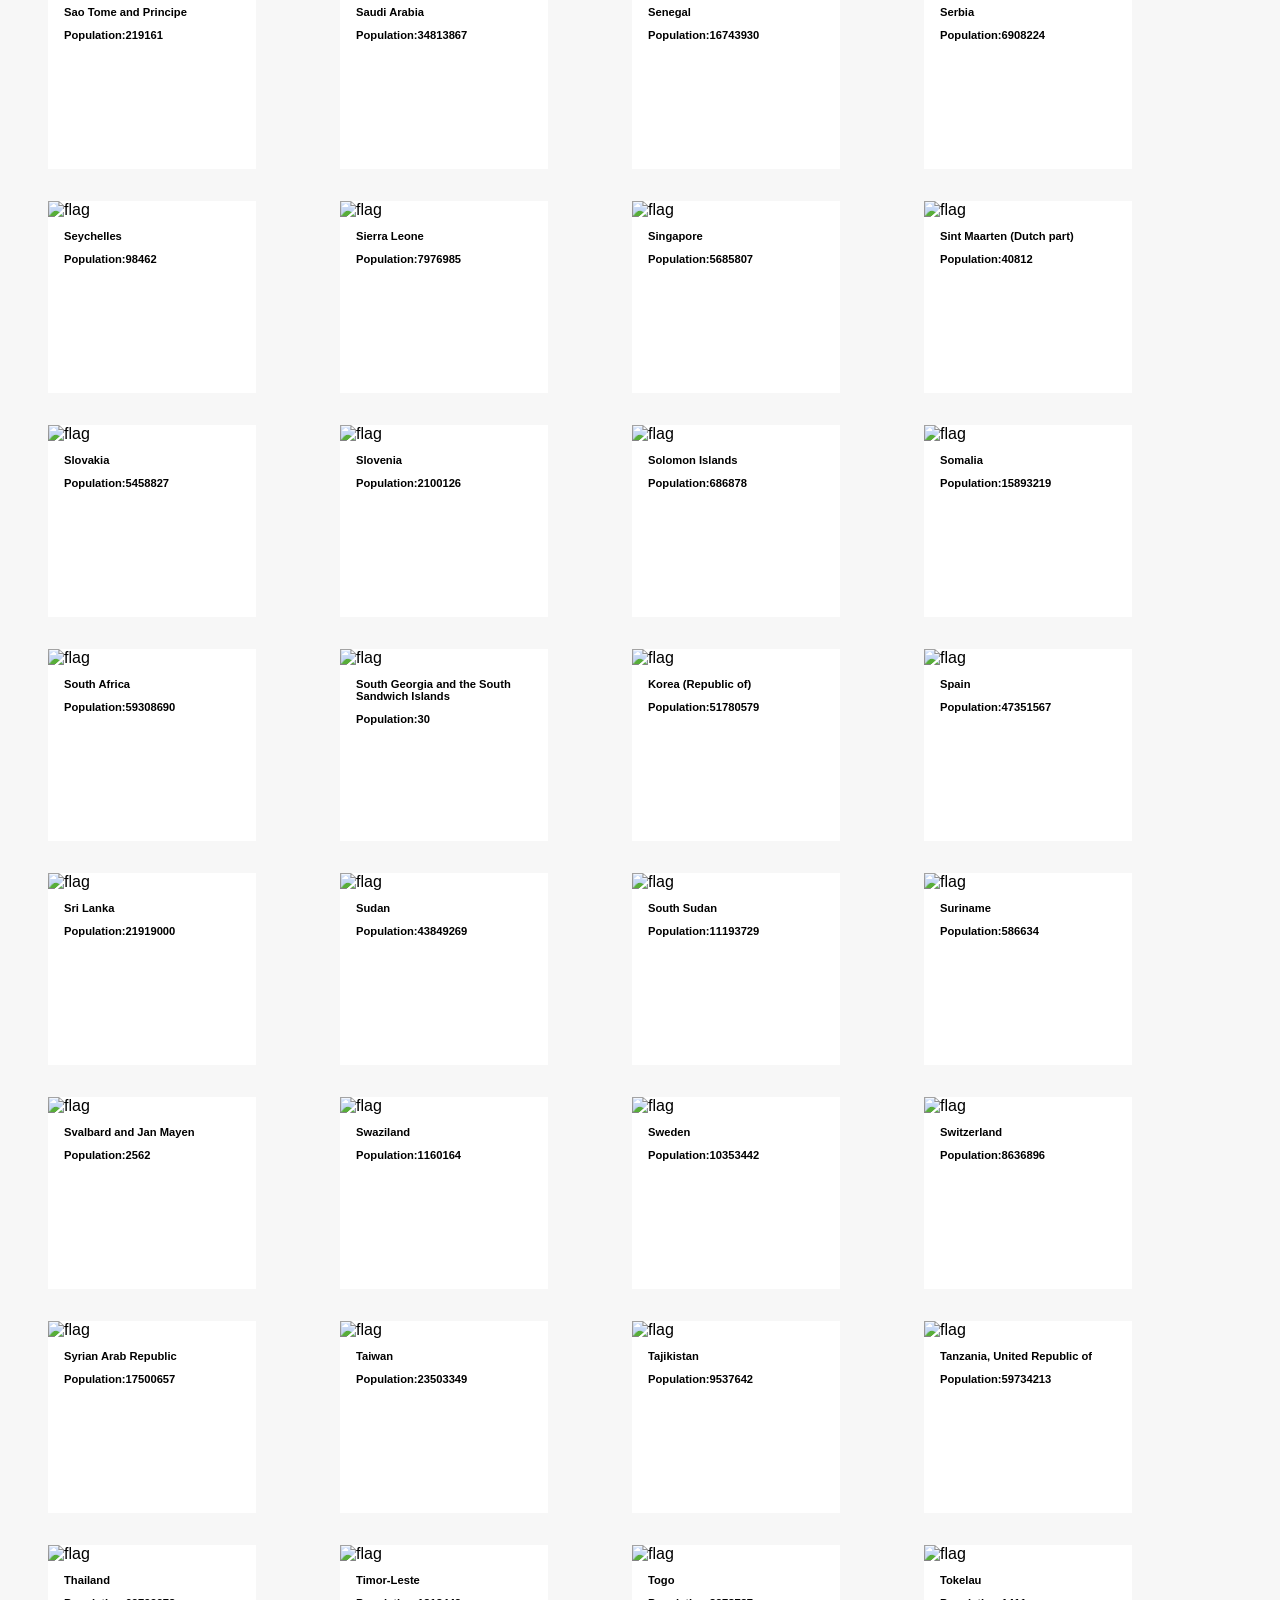
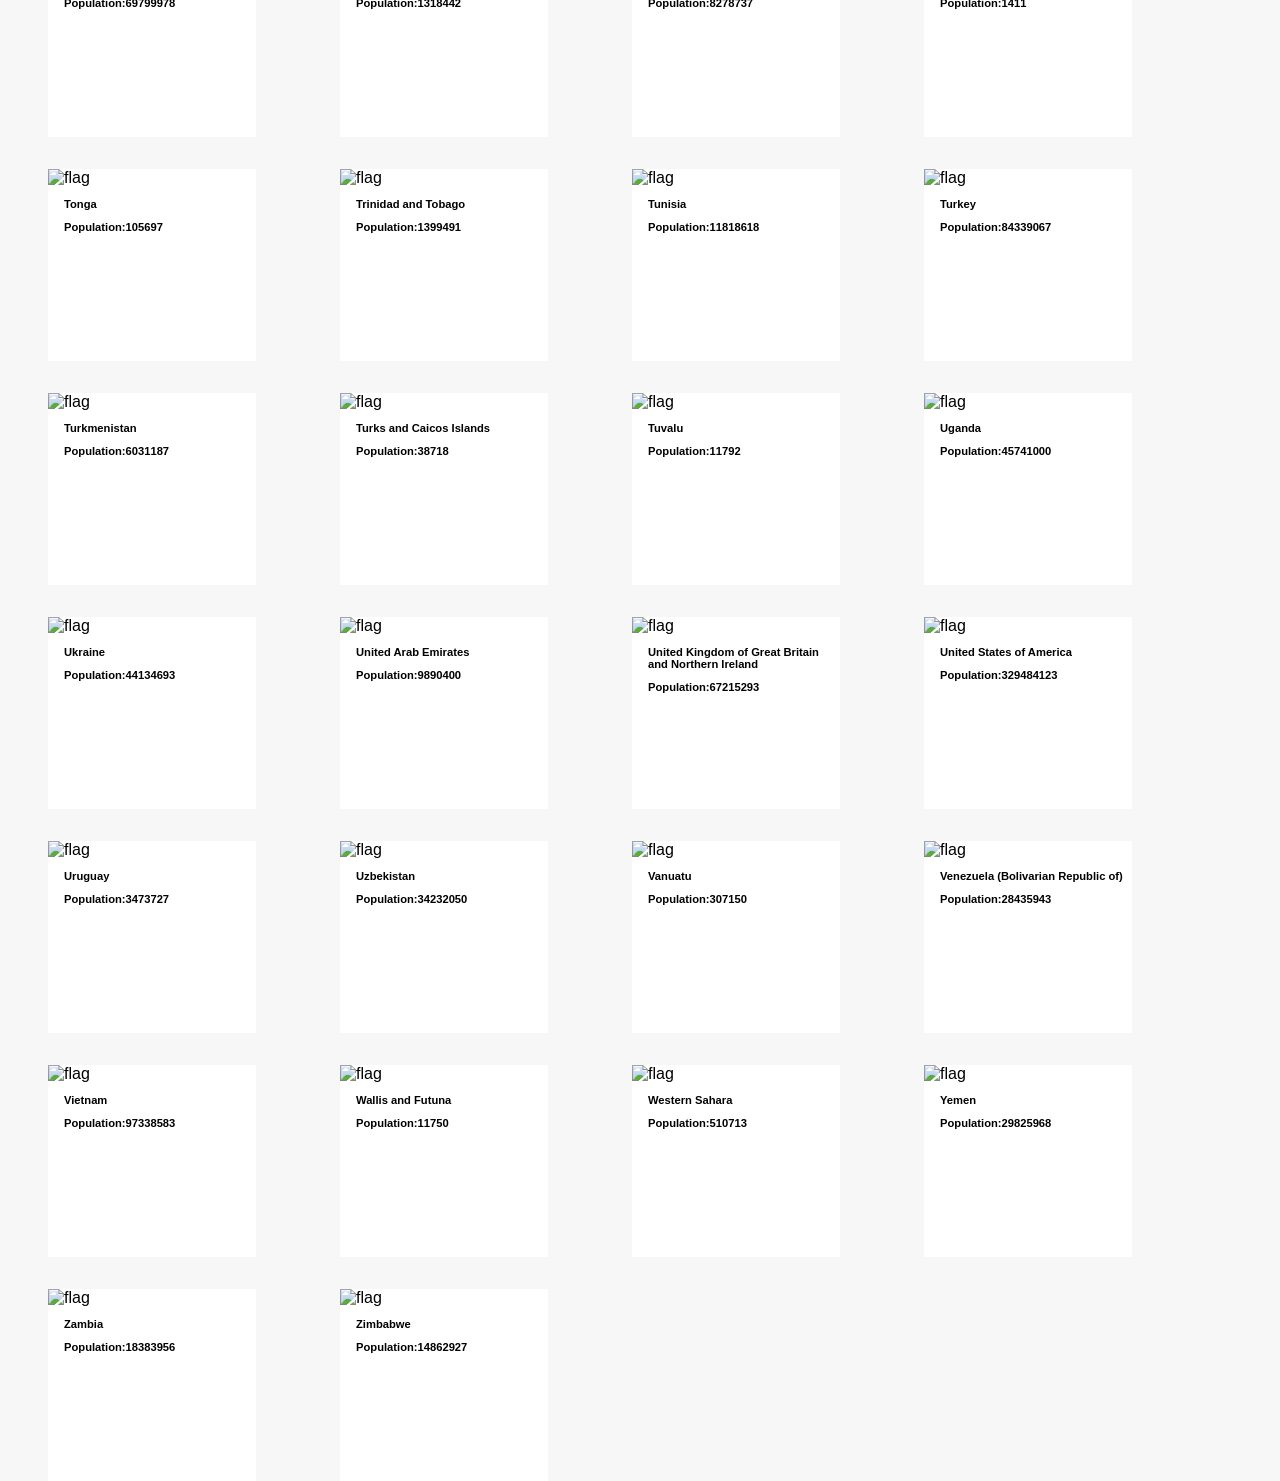
==== commit 0a894a5d: "fifth commit" ====
--- a/index.html
+++ b/index.html
@@ -54,7 +54,7 @@
         Back
     </button>
     <div class="hero2__card">
-        <img src="/design/desktop-design-home-dark.jpg" alt="" class="hero2__card__img">
+        <img src="" alt="" class="hero2__card__img">
         <div class="hero2__card__details">
             <p class="hero2__card__details__header hero2__card__details__header--dark">
                 Belgium
@@ -77,12 +77,9 @@
         </div>
             </div>
             <div class="hero2__card__details__border">
-                Border Countries
+                Border Countries :
                 <ul class="hero2__card__details__border__list">
-                    <li class="hero2__card__details__border__list__item">ab</li>
-                    <li class="hero2__card__details__border__list__item">g</li>
-                    <li class="hero2__card__details__border__list__item">go</li>
-                </ul>
+                 </ul>
             </div>
         </div>
     </div>
--- a/styles.css
+++ b/styles.css
@@ -7,9 +7,10 @@
 
 .app {
   margin: 0;
-  outline: 0;
+  padding: 0;
   min-height: 100vh;
   background-color: hsl(0deg, 0%, 97%);
+  max-width: 1440px;
 }
 .app--dark {
   background-color: #2B4143;
@@ -181,7 +182,6 @@
 }
 
 .hero2 {
-  min-height: 100vh;
   width: 100%;
   position: absolute;
 }
@@ -226,7 +226,9 @@
 }
 .hero2__card__img {
   width: 40%;
-  height: 20rem;
+  height: 25rem;
+  -o-object-fit: cover;
+     object-fit: cover;
 }
 .hero2__card__details {
   margin-top: -1rem;
@@ -264,12 +266,28 @@
 .hero2__card__details__border {
   display: grid;
   grid-template-columns: auto auto;
+  font-weight: 600;
+  padding-top: 3rem;
 }
 .hero2__card__details__border__list {
   display: flex;
   list-style-type: none;
-  justify-content: space-between;
-  margin-top: 0;
+  margin-top: -0.5rem;
+  margin-left: 0;
+  padding-left: 0rem;
+  gap: 0.4rem;
+  max-width: 100%;
+  overflow-x: wrap;
+}
+.hero2__card__details__border__list__item {
+  border: none;
+  padding: 0.5rem 3rem;
+  font-weight: 400;
+  box-shadow: 3px 0px 4px 0px;
+  background-color: transparent;
+}
+.hero2__card__details__border__list__item:hover {
+  cursor: pointer;
 }
 
 ul svg {
@@ -294,6 +312,7 @@
 @media screen and (max-width: 600px) {
   .app {
     min-width: 375px;
+    min-height: 300vh;
   }
   .nav {
     min-width: 17rem;
